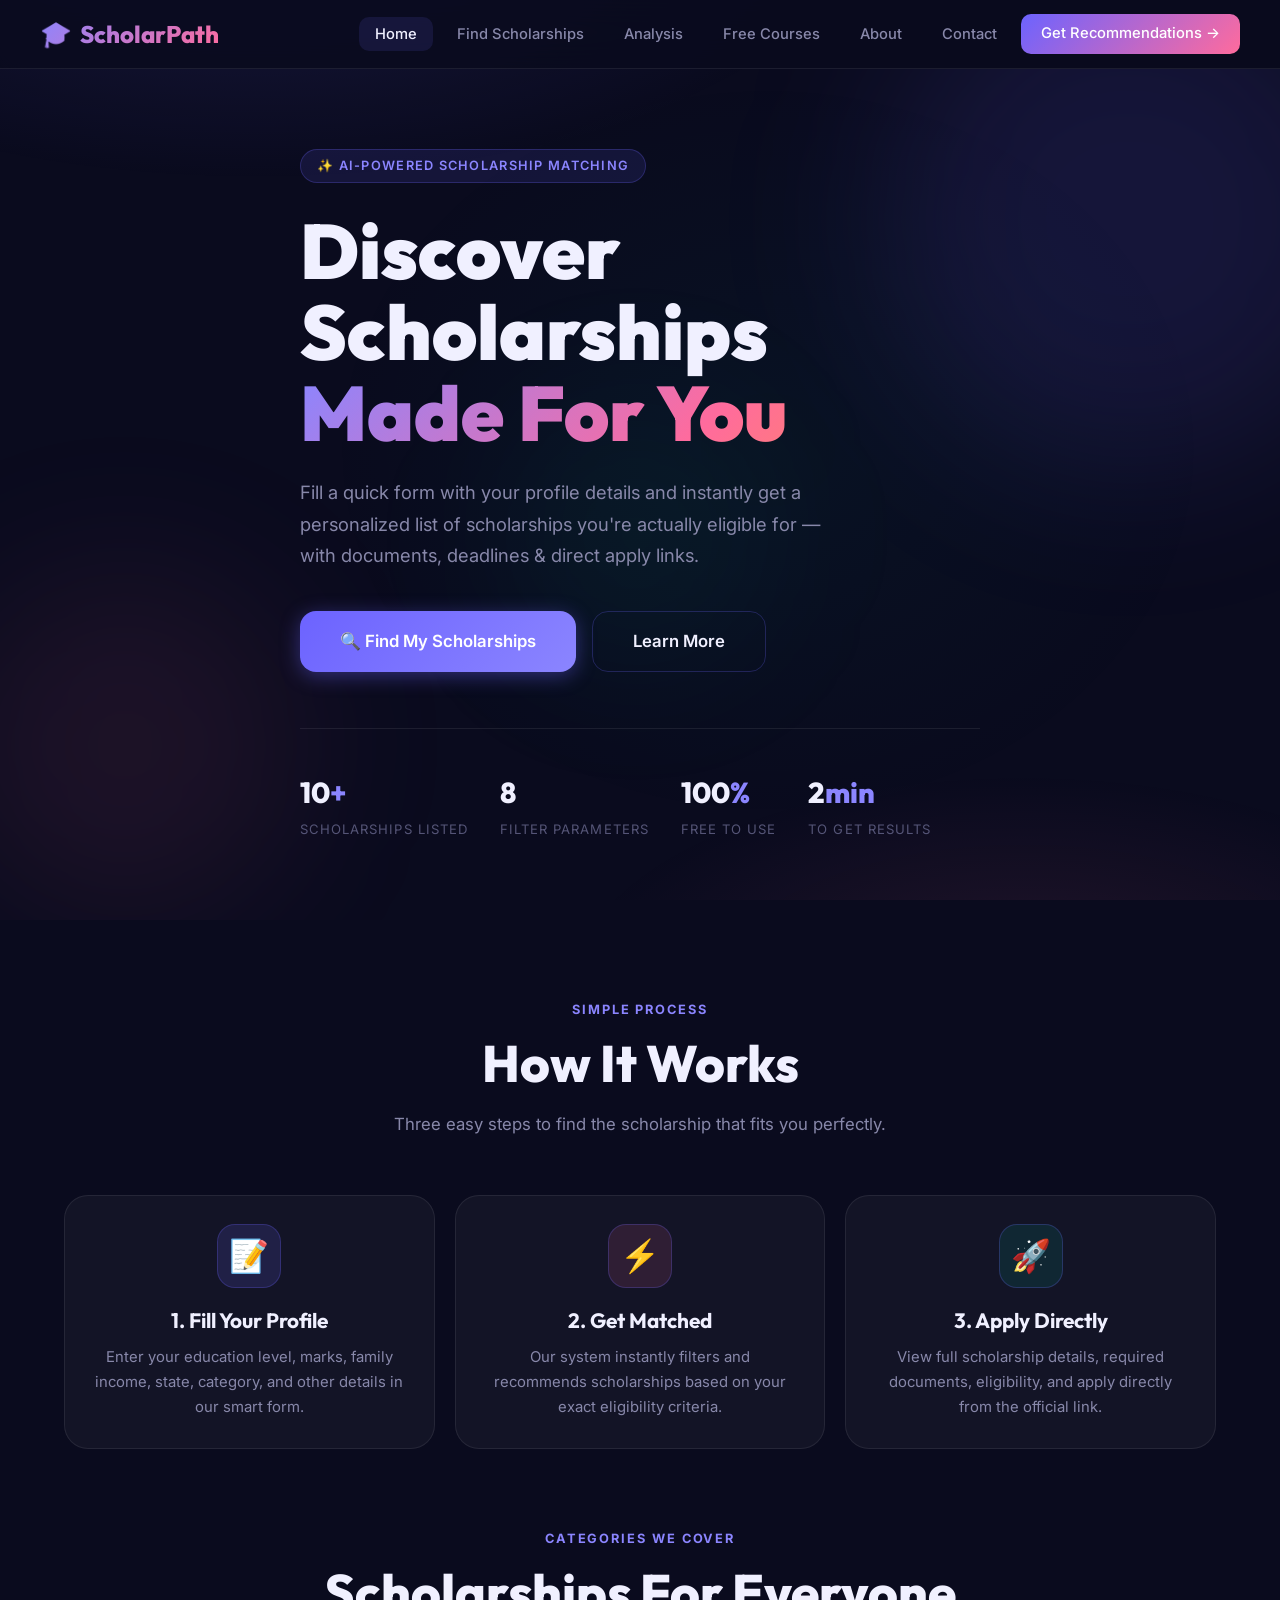
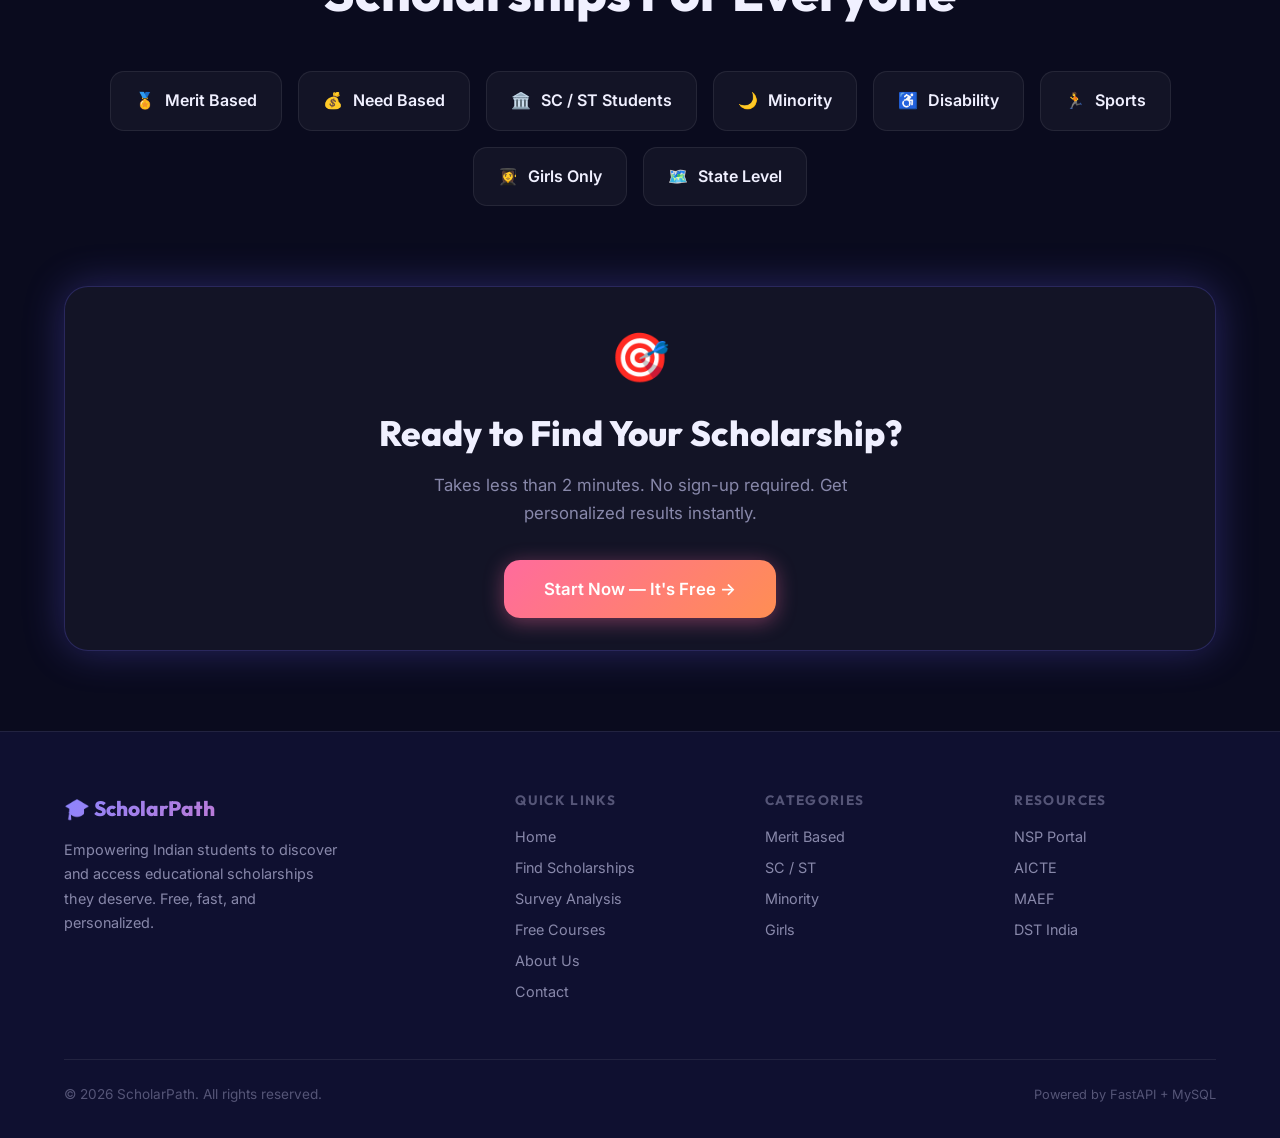
==== frontend/index.html @ 76d07a82 "Initial commit with updated schema, analysis and free courses pages" ====
<!DOCTYPE html>
<html lang="en">
<head>
  <meta charset="UTF-8"/>
  <meta name="viewport" content="width=device-width, initial-scale=1.0"/>
  <title>ScholarPath — Find Your Perfect Scholarship</title>
  <meta name="description" content="ScholarPath helps Indian students discover scholarships tailored to their profile — merit, need-based, state, minority, disability, and more."/>
  <link rel="stylesheet" href="css/style.css"/>
</head>
<body>

<!-- NAVBAR -->
<nav class="navbar">
  <div class="nav-inner">
    <a href="index.html" class="nav-logo"><span>🎓</span> ScholarPath</a>
    <ul class="nav-links" id="navLinks">
      <li><a href="index.html" class="active">Home</a></li>
      <li><a href="form.html">Find Scholarships</a></li>
      <li><a href="analysis.html">Analysis</a></li>
      <li><a href="courses.html">Free Courses</a></li>
      <li><a href="about.html">About</a></li>
      <li><a href="contact.html">Contact</a></li>
      <li><a href="form.html" class="nav-cta btn">Get Recommendations →</a></li>
    </ul>
    <div class="nav-toggle" id="navToggle" onclick="toggleNav()">
      <span></span><span></span><span></span>
    </div>
  </div>
</nav>

<!-- HERO -->
<section class="hero">
  <div class="hero-bg-orbs">
    <div class="orb orb-1"></div>
    <div class="orb orb-2"></div>
    <div class="orb orb-3"></div>
  </div>
  <div class="container">
    <div class="hero-content fade-up">
      <div class="hero-eyebrow">✨ AI-Powered Scholarship Matching</div>
      <h1 class="hero-title">
        <span class="line-1">Discover Scholarships</span>
        <span class="line-2">Made For You</span>
      </h1>
      <p class="hero-subtitle">
        Fill a quick form with your profile details and instantly get a personalized list of scholarships you're actually eligible for — with documents, deadlines & direct apply links.
      </p>
      <div class="hero-btns">
        <a href="form.html" class="btn btn-primary btn-lg">🔍 Find My Scholarships</a>
        <a href="about.html" class="btn btn-outline btn-lg">Learn More</a>
      </div>
      <div class="hero-stats">
        <div class="stat-item">
          <span class="stat-num">10<span>+</span></span>
          <span class="stat-label">Scholarships Listed</span>
        </div>
        <div class="stat-item">
          <span class="stat-num">8<span></span></span>
          <span class="stat-label">Filter Parameters</span>
        </div>
        <div class="stat-item">
          <span class="stat-num">100<span>%</span></span>
          <span class="stat-label">Free to Use</span>
        </div>
        <div class="stat-item">
          <span class="stat-num">2<span>min</span></span>
          <span class="stat-label">To Get Results</span>
        </div>
      </div>
    </div>
  </div>
</section>

<!-- HOW IT WORKS -->
<section class="section">
  <div class="container">
    <div style="text-align:center;margin-bottom:56px;">
      <div class="section-label">Simple Process</div>
      <h2 class="section-title" style="-webkit-text-fill-color:var(--text);background:none;">How It Works</h2>
      <p class="section-subtitle" style="margin:0 auto;">Three easy steps to find the scholarship that fits you perfectly.</p>
    </div>
    <div class="grid-3">
      <div class="card" style="text-align:center;">
        <div class="feature-icon" style="margin:0 auto 20px;font-size:2rem;width:64px;height:64px;border-radius:18px;background:rgba(108,99,255,0.15);">📝</div>
        <h3 style="font-family:var(--font-heading);font-size:1.3rem;margin-bottom:12px;">1. Fill Your Profile</h3>
        <p style="color:var(--text-muted);font-size:0.93rem;line-height:1.7;">Enter your education level, marks, family income, state, category, and other details in our smart form.</p>
      </div>
      <div class="card" style="text-align:center;">
        <div class="feature-icon" style="margin:0 auto 20px;font-size:2rem;width:64px;height:64px;border-radius:18px;background:rgba(255,107,157,0.12);">⚡</div>
        <h3 style="font-family:var(--font-heading);font-size:1.3rem;margin-bottom:12px;">2. Get Matched</h3>
        <p style="color:var(--text-muted);font-size:0.93rem;line-height:1.7;">Our system instantly filters and recommends scholarships based on your exact eligibility criteria.</p>
      </div>
      <div class="card" style="text-align:center;">
        <div class="feature-icon" style="margin:0 auto 20px;font-size:2rem;width:64px;height:64px;border-radius:18px;background:rgba(0,212,170,0.1);">🚀</div>
        <h3 style="font-family:var(--font-heading);font-size:1.3rem;margin-bottom:12px;">3. Apply Directly</h3>
        <p style="color:var(--text-muted);font-size:0.93rem;line-height:1.7;">View full scholarship details, required documents, eligibility, and apply directly from the official link.</p>
      </div>
    </div>
  </div>
</section>

<!-- CATEGORIES -->
<section class="section" style="padding-top:0;">
  <div class="container">
    <div style="text-align:center;margin-bottom:48px;">
      <div class="section-label">Categories We Cover</div>
      <h2 class="section-title" style="-webkit-text-fill-color:var(--text);background:none;">Scholarships For Everyone</h2>
    </div>
    <div style="display:flex;flex-wrap:wrap;gap:16px;justify-content:center;">
      <div style="background:var(--bg-card);border:1px solid var(--border);border-radius:14px;padding:16px 24px;display:flex;align-items:center;gap:10px;cursor:pointer;transition:all 0.2s;" onmouseover="this.style.borderColor='rgba(108,99,255,0.4)'" onmouseout="this.style.borderColor='var(--border)'"><span>🏅</span><span style="font-weight:600;">Merit Based</span></div>
      <div style="background:var(--bg-card);border:1px solid var(--border);border-radius:14px;padding:16px 24px;display:flex;align-items:center;gap:10px;cursor:pointer;transition:all 0.2s;" onmouseover="this.style.borderColor='rgba(255,107,157,0.4)'" onmouseout="this.style.borderColor='var(--border)'"><span>💰</span><span style="font-weight:600;">Need Based</span></div>
      <div style="background:var(--bg-card);border:1px solid var(--border);border-radius:14px;padding:16px 24px;display:flex;align-items:center;gap:10px;cursor:pointer;transition:all 0.2s;" onmouseover="this.style.borderColor='rgba(0,212,170,0.4)'" onmouseout="this.style.borderColor='var(--border)'"><span>🏛️</span><span style="font-weight:600;">SC / ST Students</span></div>
      <div style="background:var(--bg-card);border:1px solid var(--border);border-radius:14px;padding:16px 24px;display:flex;align-items:center;gap:10px;cursor:pointer;transition:all 0.2s;" onmouseover="this.style.borderColor='rgba(255,184,0,0.4)'" onmouseout="this.style.borderColor='var(--border)'"><span>🌙</span><span style="font-weight:600;">Minority</span></div>
      <div style="background:var(--bg-card);border:1px solid var(--border);border-radius:14px;padding:16px 24px;display:flex;align-items:center;gap:10px;cursor:pointer;transition:all 0.2s;" onmouseover="this.style.borderColor='rgba(80,180,255,0.4)'" onmouseout="this.style.borderColor='var(--border)'"><span>♿</span><span style="font-weight:600;">Disability</span></div>
      <div style="background:var(--bg-card);border:1px solid var(--border);border-radius:14px;padding:16px 24px;display:flex;align-items:center;gap:10px;cursor:pointer;transition:all 0.2s;" onmouseover="this.style.borderColor='rgba(255,100,50,0.4)'" onmouseout="this.style.borderColor='var(--border)'"><span>🏃</span><span style="font-weight:600;">Sports</span></div>
      <div style="background:var(--bg-card);border:1px solid var(--border);border-radius:14px;padding:16px 24px;display:flex;align-items:center;gap:10px;cursor:pointer;transition:all 0.2s;" onmouseover="this.style.borderColor='rgba(108,99,255,0.4)'" onmouseout="this.style.borderColor='var(--border)'"><span>👩‍🎓</span><span style="font-weight:600;">Girls Only</span></div>
      <div style="background:var(--bg-card);border:1px solid var(--border);border-radius:14px;padding:16px 24px;display:flex;align-items:center;gap:10px;cursor:pointer;transition:all 0.2s;" onmouseover="this.style.borderColor='rgba(0,212,170,0.4)'" onmouseout="this.style.borderColor='var(--border)'"><span>🗺️</span><span style="font-weight:600;">State Level</span></div>
    </div>
  </div>
</section>

<!-- CTA -->
<section class="section" style="padding-top:0;">
  <div class="container">
    <div class="glow-card" style="text-align:center;">
      <div style="font-size:3rem;margin-bottom:16px;">🎯</div>
      <h2 style="font-family:var(--font-heading);font-size:2.2rem;font-weight:800;margin-bottom:16px;">Ready to Find Your Scholarship?</h2>
      <p style="color:var(--text-muted);font-size:1.05rem;max-width:480px;margin:0 auto 32px;line-height:1.7;">Takes less than 2 minutes. No sign-up required. Get personalized results instantly.</p>
      <a href="form.html" class="btn btn-accent btn-lg">Start Now — It's Free →</a>
    </div>
  </div>
</section>

<!-- FOOTER -->
<footer class="footer">
  <div class="container">
    <div class="footer-grid">
      <div class="footer-brand">
        <a href="index.html" class="nav-logo" style="font-size:1.3rem;">🎓 ScholarPath</a>
        <p>Empowering Indian students to discover and access educational scholarships they deserve. Free, fast, and personalized.</p>
      </div>
      <div class="footer-col">
        <h5>Quick Links</h5>
        <a href="index.html">Home</a>
        <a href="form.html">Find Scholarships</a>
        <a href="analysis.html">Survey Analysis</a>
        <a href="courses.html">Free Courses</a>
        <a href="about.html">About Us</a>
        <a href="contact.html">Contact</a>
      </div>
      <div class="footer-col">
        <h5>Categories</h5>
        <a href="form.html">Merit Based</a>
        <a href="form.html">SC / ST</a>
        <a href="form.html">Minority</a>
        <a href="form.html">Girls</a>
      </div>
      <div class="footer-col">
        <h5>Resources</h5>
        <a href="https://scholarships.gov.in" target="_blank">NSP Portal</a>
        <a href="https://www.aicte-india.org" target="_blank">AICTE</a>
        <a href="https://maef.net.in" target="_blank">MAEF</a>
        <a href="https://dst.gov.in" target="_blank">DST India</a>
      </div>
    </div>
    <div class="footer-bottom">
      <p>© 2026 ScholarPath. All rights reserved.</p>
      <p style="color:var(--text-dim);font-size:0.8rem;">Powered by FastAPI + MySQL</p>
    </div>
  </div>
</footer>

<script>
function toggleNav() {
  document.getElementById('navLinks').classList.toggle('open');
}
// Animate on scroll
const observer = new IntersectionObserver((entries) => {
  entries.forEach(e => { if(e.isIntersecting) e.target.classList.add('fade-up'); });
}, {threshold: 0.1});
document.querySelectorAll('.card, .glow-card').forEach(el => observer.observe(el));
</script>
</body>
</html>
---- frontend/css/style.css ----
@import url('https://fonts.googleapis.com/css2?family=Inter:wght@300;400;500;600;700;800;900&family=Outfit:wght@300;400;500;600;700;800&display=swap');

/* ═══════════════════════════════════════════
   CSS DESIGN SYSTEM — ScholarPath
═══════════════════════════════════════════ */
:root {
  /* Colors */
  --primary:        #6C63FF;
  --primary-light:  #8B85FF;
  --primary-dark:   #4F48CC;
  --accent:         #FF6B9D;
  --accent2:        #00D4AA;
  --gold:           #FFD700;
  --bg:             #0A0B1E;
  --bg-2:           #0F1030;
  --bg-card:        rgba(255,255,255,0.04);
  --bg-card-hover:  rgba(255,255,255,0.08);
  --glass:          rgba(108,99,255,0.12);
  --glass-border:   rgba(108,99,255,0.25);
  --text:           #F0F0FF;
  --text-muted:     #8888AA;
  --text-dim:       #555577;
  --border:         rgba(255,255,255,0.08);
  --success:        #00D4AA;
  --warning:        #FFB800;
  --error:          #FF4F6D;

  /* Typography */
  --font-body:    'Inter', sans-serif;
  --font-heading: 'Outfit', sans-serif;

  /* Spacing */
  --radius:    14px;
  --radius-lg: 24px;
  --radius-xl: 36px;

  /* Shadows */
  --shadow-card: 0 8px 32px rgba(0,0,0,0.4);
  --shadow-glow: 0 0 40px rgba(108,99,255,0.3);
  --shadow-accent: 0 0 30px rgba(255,107,157,0.2);
}

*, *::before, *::after { box-sizing: border-box; margin: 0; padding: 0; }

html { scroll-behavior: smooth; }

body {
  font-family: var(--font-body);
  background: var(--bg);
  color: var(--text);
  min-height: 100vh;
  line-height: 1.6;
  overflow-x: hidden;
}

/* Background mesh */
body::before {
  content: '';
  position: fixed;
  inset: 0;
  background:
    radial-gradient(ellipse 80% 50% at 20% -10%, rgba(108,99,255,0.15) 0%, transparent 60%),
    radial-gradient(ellipse 60% 40% at 80% 110%, rgba(255,107,157,0.1) 0%, transparent 60%),
    radial-gradient(ellipse 50% 60% at 60% 50%, rgba(0,212,170,0.04) 0%, transparent 70%);
  pointer-events: none;
  z-index: 0;
}

/* ── SCROLLBAR ── */
::-webkit-scrollbar { width: 6px; }
::-webkit-scrollbar-track { background: var(--bg-2); }
::-webkit-scrollbar-thumb { background: var(--primary); border-radius: 3px; }

/* ── TYPOGRAPHY ── */
h1,h2,h3,h4,h5,h6 { font-family: var(--font-heading); line-height: 1.2; }

/* ── LAYOUT ── */
.container { max-width: 1200px; margin: 0 auto; padding: 0 24px; position: relative; z-index: 1; }
.container-sm { max-width: 800px; margin: 0 auto; padding: 0 24px; position: relative; z-index: 1; }

/* ── NAVBAR ── */
.navbar {
  position: sticky;
  top: 0;
  z-index: 100;
  background: rgba(10,11,30,0.85);
  backdrop-filter: blur(20px);
  border-bottom: 1px solid var(--border);
  padding: 0 24px;
}
.nav-inner {
  max-width: 1200px;
  margin: 0 auto;
  display: flex;
  align-items: center;
  justify-content: space-between;
  height: 68px;
}
.nav-logo {
  font-family: var(--font-heading);
  font-size: 1.5rem;
  font-weight: 800;
  text-decoration: none;
  background: linear-gradient(135deg, var(--primary-light) 0%, var(--accent) 100%);
  -webkit-background-clip: text;
  -webkit-text-fill-color: transparent;
  background-clip: text;
  display: flex;
  align-items: center;
  gap: 8px;
}
.nav-logo span { font-size: 1.6rem; }
.nav-links { display: flex; align-items: center; gap: 8px; list-style: none; }
.nav-links a {
  color: var(--text-muted);
  text-decoration: none;
  font-size: 0.92rem;
  font-weight: 500;
  padding: 8px 16px;
  border-radius: 10px;
  transition: all 0.2s ease;
}
.nav-links a:hover, .nav-links a.active {
  color: var(--text);
  background: var(--glass);
}
.nav-cta {
  background: linear-gradient(135deg, var(--primary) 0%, var(--accent) 100%) !important;
  color: white !important;
  padding: 8px 20px !important;
}
.nav-cta:hover { opacity: 0.9; transform: translateY(-1px); }

/* Hamburger */
.nav-toggle { display: none; flex-direction: column; gap: 5px; cursor: pointer; padding: 4px; }
.nav-toggle span { width: 24px; height: 2px; background: var(--text); border-radius: 2px; transition: 0.3s; display: block; }

/* ── BUTTONS ── */
.btn {
  display: inline-flex;
  align-items: center;
  gap: 8px;
  padding: 12px 28px;
  border-radius: var(--radius);
  font-weight: 600;
  font-size: 0.95rem;
  cursor: pointer;
  transition: all 0.25s ease;
  text-decoration: none;
  border: none;
  font-family: var(--font-body);
}
.btn-primary {
  background: linear-gradient(135deg, var(--primary) 0%, var(--primary-light) 100%);
  color: white;
  box-shadow: 0 4px 20px rgba(108,99,255,0.4);
}
.btn-primary:hover { transform: translateY(-2px); box-shadow: 0 8px 30px rgba(108,99,255,0.55); }

.btn-accent {
  background: linear-gradient(135deg, var(--accent) 0%, #FF8E53 100%);
  color: white;
  box-shadow: 0 4px 20px rgba(255,107,157,0.4);
}
.btn-accent:hover { transform: translateY(-2px); box-shadow: 0 8px 30px rgba(255,107,157,0.55); }

.btn-outline {
  background: transparent;
  border: 1.5px solid var(--glass-border);
  color: var(--text);
}
.btn-outline:hover { background: var(--glass); border-color: var(--primary); }

.btn-sm { padding: 8px 18px; font-size: 0.85rem; }
.btn-lg { padding: 16px 40px; font-size: 1.05rem; border-radius: 16px; }

/* ── CARDS ── */
.card {
  background: var(--bg-card);
  border: 1px solid var(--border);
  border-radius: var(--radius-lg);
  padding: 28px;
  transition: all 0.3s ease;
  position: relative;
  overflow: hidden;
}
.card::before {
  content: '';
  position: absolute;
  inset: 0;
  border-radius: inherit;
  background: linear-gradient(135deg, rgba(108,99,255,0.06) 0%, transparent 60%);
  opacity: 0;
  transition: opacity 0.3s;
}
.card:hover { transform: translateY(-4px); border-color: var(--glass-border); box-shadow: var(--shadow-card); }
.card:hover::before { opacity: 1; }

/* ── TAGS / BADGES ── */
.badge {
  display: inline-flex;
  align-items: center;
  gap: 4px;
  padding: 4px 12px;
  border-radius: 100px;
  font-size: 0.75rem;
  font-weight: 600;
  text-transform: uppercase;
  letter-spacing: 0.05em;
}
.badge-merit   { background: rgba(108,99,255,0.2); color: var(--primary-light); border: 1px solid rgba(108,99,255,0.3); }
.badge-need    { background: rgba(255,107,157,0.15); color: #FF8EB5; border: 1px solid rgba(255,107,157,0.25); }
.badge-state   { background: rgba(0,212,170,0.15); color: var(--accent2); border: 1px solid rgba(0,212,170,0.25); }
.badge-minority{ background: rgba(255,184,0,0.15); color: #FFD443; border: 1px solid rgba(255,184,0,0.25); }
.badge-sports  { background: rgba(255,100,50,0.15); color: #FF7A4D; border: 1px solid rgba(255,100,50,0.25); }
.badge-disability { background: rgba(80,180,255,0.15); color: #70C4FF; border: 1px solid rgba(80,180,255,0.25); }
.badge-central { background: rgba(108,99,255,0.2); color: var(--primary-light); border: 1px solid rgba(108,99,255,0.3); }

/* ── SECTION ── */
.section { padding: 80px 0; }
.section-sm { padding: 48px 0; }

.section-label {
  font-size: 0.8rem;
  font-weight: 700;
  letter-spacing: 0.15em;
  text-transform: uppercase;
  color: var(--primary-light);
  margin-bottom: 12px;
}
.section-title {
  font-size: clamp(2rem, 4vw, 3.2rem);
  font-weight: 800;
  margin-bottom: 16px;
  background: linear-gradient(135deg, var(--text) 30%, var(--primary-light) 100%);
  -webkit-background-clip: text;
  -webkit-text-fill-color: transparent;
  background-clip: text;
}
.section-subtitle {
  font-size: 1.05rem;
  color: var(--text-muted);
  max-width: 560px;
  line-height: 1.7;
}

/* ── FORM ELEMENTS ── */
.form-group { margin-bottom: 20px; }
.form-label {
  display: block;
  font-size: 0.88rem;
  font-weight: 600;
  color: var(--text-muted);
  margin-bottom: 8px;
  letter-spacing: 0.03em;
}
.form-control {
  width: 100%;
  background: rgba(255,255,255,0.05);
  border: 1.5px solid var(--border);
  border-radius: var(--radius);
  padding: 12px 16px;
  color: var(--text);
  font-size: 0.95rem;
  font-family: var(--font-body);
  transition: all 0.2s ease;
  outline: none;
}
.form-control:focus {
  border-color: var(--primary);
  background: rgba(108,99,255,0.08);
  box-shadow: 0 0 0 3px rgba(108,99,255,0.15);
}
.form-control option { background: #1a1b3e; }
.form-control::placeholder { color: var(--text-dim); }

/* Checkbox */
.checkbox-group { display: flex; align-items: center; gap: 10px; cursor: pointer; }
.checkbox-group input[type="checkbox"] {
  width: 18px; height: 18px;
  accent-color: var(--primary);
  cursor: pointer;
}
.checkbox-group label { font-size: 0.9rem; color: var(--text-muted); cursor: pointer; }

/* Range slider */
input[type="range"] {
  width: 100%;
  accent-color: var(--primary);
  cursor: pointer;
  height: 4px;
}

/* ── GRID ── */
.grid-2 { display: grid; grid-template-columns: repeat(2, 1fr); gap: 20px; }
.grid-3 { display: grid; grid-template-columns: repeat(3, 1fr); gap: 20px; }
.grid-auto { display: grid; grid-template-columns: repeat(auto-fill, minmax(320px, 1fr)); gap: 24px; }

/* ── DIVIDER ── */
.divider {
  height: 1px;
  background: linear-gradient(90deg, transparent, var(--border), transparent);
  margin: 40px 0;
}

/* ── GLOW CARD ── */
.glow-card {
  background: var(--bg-card);
  border: 1px solid var(--glass-border);
  border-radius: var(--radius-lg);
  padding: 32px;
  box-shadow: var(--shadow-glow);
}

/* ── SCHOLARSHIP RESULT CARD ── */
.scholarship-card {
  background: var(--bg-card);
  border: 1px solid var(--border);
  border-radius: var(--radius-lg);
  padding: 28px;
  transition: all 0.3s ease;
  cursor: pointer;
  position: relative;
  overflow: hidden;
  text-decoration: none;
  display: block;
  color: inherit;
}
.scholarship-card::after {
  content: '';
  position: absolute;
  top: 0; left: 0; right: 0;
  height: 3px;
  background: linear-gradient(90deg, var(--primary), var(--accent));
  opacity: 0;
  transition: opacity 0.3s;
}
.scholarship-card:hover { transform: translateY(-5px); border-color: var(--glass-border); box-shadow: 0 12px 40px rgba(0,0,0,0.5); }
.scholarship-card:hover::after { opacity: 1; }

.sc-header { display: flex; justify-content: space-between; align-items: flex-start; gap: 12px; margin-bottom: 14px; }
.sc-name { font-family: var(--font-heading); font-size: 1.1rem; font-weight: 700; color: var(--text); line-height: 1.3; }
.sc-provider { font-size: 0.82rem; color: var(--text-muted); margin-top: 4px; }
.sc-amount {
  font-family: var(--font-heading);
  font-size: 1rem;
  font-weight: 700;
  color: var(--accent2);
  white-space: nowrap;
  background: rgba(0,212,170,0.1);
  border: 1px solid rgba(0,212,170,0.2);
  border-radius: 10px;
  padding: 6px 14px;
}
.sc-desc { font-size: 0.88rem; color: var(--text-muted); line-height: 1.6; margin-bottom: 16px; }
.sc-footer { display: flex; align-items: center; justify-content: space-between; flex-wrap: wrap; gap: 8px; }
.sc-tags { display: flex; flex-wrap: wrap; gap: 6px; }
.sc-deadline { font-size: 0.78rem; color: var(--warning); font-weight: 500; }
.sc-arrow { color: var(--primary-light); font-size: 1.1rem; transition: transform 0.2s; }
.scholarship-card:hover .sc-arrow { transform: translateX(4px); }

/* ── STEP INDICATOR ── */
.steps {
  display: flex;
  align-items: center;
  justify-content: center;
  gap: 0;
  margin-bottom: 40px;
  flex-wrap: wrap;
}
.step-item { display: flex; flex-direction: column; align-items: center; gap: 6px; }
.step-num {
  width: 40px; height: 40px;
  border-radius: 50%;
  display: flex; align-items: center; justify-content: center;
  font-weight: 700; font-size: 0.9rem;
  border: 2px solid var(--border);
  color: var(--text-dim);
  transition: all 0.3s;
}
.step-item.active .step-num { background: var(--primary); border-color: var(--primary); color: white; box-shadow: 0 0 20px rgba(108,99,255,0.4); }
.step-item.done .step-num { background: var(--success); border-color: var(--success); color: white; }
.step-label { font-size: 0.75rem; color: var(--text-dim); font-weight: 500; }
.step-item.active .step-label { color: var(--primary-light); }
.step-line { width: 60px; height: 2px; background: var(--border); margin: 0 4px; margin-bottom: 20px; }
.step-line.done { background: var(--primary); }

/* ── ALERT / NOTICE ── */
.alert {
  padding: 14px 20px;
  border-radius: var(--radius);
  font-size: 0.9rem;
  display: flex;
  align-items: flex-start;
  gap: 10px;
  margin-bottom: 20px;
}
.alert-info { background: rgba(108,99,255,0.1); border: 1px solid rgba(108,99,255,0.2); color: var(--primary-light); }
.alert-warning { background: rgba(255,184,0,0.1); border: 1px solid rgba(255,184,0,0.2); color: var(--warning); }

/* ── HERO ── */
.hero {
  min-height: calc(100vh - 68px);
  display: flex;
  align-items: center;
  padding: 80px 0;
  position: relative;
}
.hero-bg-orbs {
  position: absolute;
  inset: 0;
  pointer-events: none;
  overflow: hidden;
}
.orb {
  position: absolute;
  border-radius: 50%;
  filter: blur(80px);
  animation: float 8s ease-in-out infinite;
}
.orb-1 { width: 500px; height: 500px; background: rgba(108,99,255,0.12); top: -100px; right: -100px; }
.orb-2 { width: 350px; height: 350px; background: rgba(255,107,157,0.08); bottom: 0; left: -50px; animation-delay: -4s; }
.orb-3 { width: 250px; height: 250px; background: rgba(0,212,170,0.06); top: 40%; left: 40%; animation-delay: -2s; }

@keyframes float {
  0%, 100% { transform: translateY(0) scale(1); }
  50% { transform: translateY(-30px) scale(1.05); }
}

.hero-content { max-width: 680px; position: relative; z-index: 1; }
.hero-eyebrow {
  display: inline-flex;
  align-items: center;
  gap: 8px;
  background: var(--glass);
  border: 1px solid var(--glass-border);
  border-radius: 100px;
  padding: 6px 16px;
  font-size: 0.8rem;
  font-weight: 600;
  color: var(--primary-light);
  text-transform: uppercase;
  letter-spacing: 0.1em;
  margin-bottom: 28px;
}
.hero-title {
  font-family: var(--font-heading);
  font-size: clamp(2.8rem, 6vw, 5rem);
  font-weight: 900;
  line-height: 1.05;
  margin-bottom: 24px;
}
.hero-title .line-1 { display: block; color: var(--text); }
.hero-title .line-2 {
  display: block;
  background: linear-gradient(135deg, var(--primary-light) 0%, var(--accent) 60%, #FF8E53 100%);
  -webkit-background-clip: text;
  -webkit-text-fill-color: transparent;
  background-clip: text;
}
.hero-subtitle { font-size: 1.15rem; color: var(--text-muted); margin-bottom: 40px; max-width: 520px; line-height: 1.7; }
.hero-btns { display: flex; gap: 16px; flex-wrap: wrap; }

.hero-stats { display: flex; gap: 32px; margin-top: 56px; padding-top: 40px; border-top: 1px solid var(--border); flex-wrap: wrap; }
.stat-item { display: flex; flex-direction: column; gap: 4px; }
.stat-num { font-family: var(--font-heading); font-size: 1.8rem; font-weight: 800; color: var(--text); }
.stat-num span { color: var(--primary-light); }
.stat-label { font-size: 0.82rem; color: var(--text-dim); text-transform: uppercase; letter-spacing: 0.08em; }

/* ── FEATURE CARDS ── */
.feature-icon {
  width: 52px; height: 52px;
  border-radius: 14px;
  display: flex; align-items: center; justify-content: center;
  font-size: 1.5rem;
  margin-bottom: 16px;
  background: var(--glass);
  border: 1px solid var(--glass-border);
}

/* ── FOOTER ── */
.footer {
  background: var(--bg-2);
  border-top: 1px solid var(--border);
  padding: 60px 0 32px;
  position: relative;
  z-index: 1;
}
.footer-grid { display: grid; grid-template-columns: 2fr 1fr 1fr 1fr; gap: 48px; margin-bottom: 48px; }
.footer-brand p { color: var(--text-muted); font-size: 0.9rem; margin-top: 12px; max-width: 280px; line-height: 1.7; }
.footer-col h5 { font-size: 0.85rem; font-weight: 700; text-transform: uppercase; letter-spacing: 0.1em; color: var(--text-dim); margin-bottom: 16px; }
.footer-col a { display: block; color: var(--text-muted); text-decoration: none; font-size: 0.9rem; margin-bottom: 8px; transition: color 0.2s; }
.footer-col a:hover { color: var(--primary-light); }
.footer-bottom { border-top: 1px solid var(--border); padding-top: 24px; display: flex; justify-content: space-between; align-items: center; flex-wrap: wrap; gap: 12px; }
.footer-bottom p { color: var(--text-dim); font-size: 0.85rem; }

/* ── PROGRESS BAR ── */
.progress-bar {
  height: 6px;
  background: var(--border);
  border-radius: 3px;
  overflow: hidden;
  margin: 8px 0;
}
.progress-fill {
  height: 100%;
  background: linear-gradient(90deg, var(--primary), var(--accent));
  border-radius: 3px;
  transition: width 0.5s ease;
}

/* ── DETAIL PAGE ── */
.detail-hero {
  background: var(--bg-card);
  border-bottom: 1px solid var(--border);
  padding: 60px 0;
  position: relative;
  z-index: 1;
}
.detail-meta { display: flex; flex-wrap: wrap; gap: 12px; margin: 20px 0; }
.detail-meta-item {
  display: flex; align-items: center; gap: 6px;
  background: var(--glass);
  border: 1px solid var(--glass-border);
  border-radius: 10px;
  padding: 6px 14px;
  font-size: 0.85rem;
  color: var(--text-muted);
}
.detail-meta-item strong { color: var(--text); }

.detail-section { margin-bottom: 36px; }
.detail-section h3 {
  font-family: var(--font-heading);
  font-size: 1.2rem;
  font-weight: 700;
  margin-bottom: 16px;
  display: flex;
  align-items: center;
  gap: 10px;
  color: var(--text);
}
.detail-section h3::before {
  content: '';
  width: 4px; height: 20px;
  background: linear-gradient(var(--primary), var(--accent));
  border-radius: 2px;
  display: inline-block;
}
.detail-section p, .detail-section li { color: var(--text-muted); line-height: 1.75; font-size: 0.95rem; }
.detail-section ul { padding-left: 20px; }
.detail-section li { margin-bottom: 6px; }
.detail-section li::marker { color: var(--primary-light); }

.apply-box {
  background: linear-gradient(135deg, rgba(108,99,255,0.15) 0%, rgba(255,107,157,0.1) 100%);
  border: 1px solid var(--glass-border);
  border-radius: var(--radius-lg);
  padding: 32px;
  text-align: center;
  position: sticky;
  top: 88px;
}
.apply-box .amount-big {
  font-family: var(--font-heading);
  font-size: 2.5rem;
  font-weight: 900;
  color: var(--accent2);
  margin: 12px 0;
}

/* ── LOADING / EMPTY STATE ── */
.loader {
  display: flex;
  flex-direction: column;
  align-items: center;
  justify-content: center;
  padding: 80px 20px;
  gap: 20px;
}
.spinner {
  width: 48px; height: 48px;
  border: 3px solid var(--border);
  border-top-color: var(--primary);
  border-radius: 50%;
  animation: spin 0.8s linear infinite;
}
@keyframes spin { to { transform: rotate(360deg); } }

.empty-state { text-align: center; padding: 80px 20px; }
.empty-state .icon { font-size: 4rem; margin-bottom: 20px; opacity: 0.5; }
.empty-state h3 { font-size: 1.4rem; color: var(--text-muted); margin-bottom: 8px; }
.empty-state p { color: var(--text-dim); }

/* ── ABOUT PAGE ── */
.team-card {
  text-align: center;
}
.team-avatar {
  width: 80px; height: 80px;
  border-radius: 50%;
  margin: 0 auto 16px;
  display: flex; align-items: center; justify-content: center;
  font-size: 2rem;
  background: var(--glass);
  border: 2px solid var(--glass-border);
}

/* ── CONTACT PAGE ── */
.contact-grid { display: grid; grid-template-columns: 1fr 1.5fr; gap: 48px; align-items: start; }
.contact-info-item { display: flex; gap: 16px; margin-bottom: 24px; }
.contact-icon {
  width: 48px; height: 48px;
  background: var(--glass);
  border: 1px solid var(--glass-border);
  border-radius: 12px;
  display: flex; align-items: center; justify-content: center;
  font-size: 1.3rem;
  flex-shrink: 0;
}

/* ── TOAST ── */
.toast-container { position: fixed; bottom: 24px; right: 24px; z-index: 9999; display: flex; flex-direction: column; gap: 10px; }
.toast {
  background: var(--bg-2);
  border: 1px solid var(--border);
  border-radius: var(--radius);
  padding: 14px 20px;
  font-size: 0.9rem;
  color: var(--text);
  animation: slideIn 0.3s ease;
  max-width: 320px;
  box-shadow: var(--shadow-card);
}
.toast.success { border-left: 3px solid var(--success); }
.toast.error { border-left: 3px solid var(--error); }
@keyframes slideIn {
  from { transform: translateX(100%); opacity: 0; }
  to { transform: translateX(0); opacity: 1; }
}

/* ── ANIMATIONS ── */
.fade-in { animation: fadeIn 0.5s ease both; }
.fade-up { animation: fadeUp 0.5s ease both; }
@keyframes fadeIn { from { opacity: 0; } to { opacity: 1; } }
@keyframes fadeUp { from { opacity: 0; transform: translateY(20px); } to { opacity: 1; transform: translateY(0); } }

/* ── RESPONSIVE ── */
@media (max-width: 900px) {
  .footer-grid { grid-template-columns: 1fr 1fr; }
  .contact-grid { grid-template-columns: 1fr; }
  .grid-2, .grid-3 { grid-template-columns: 1fr; }
  .detail-layout { flex-direction: column !important; }
}
@media (max-width: 640px) {
  .nav-links { display: none; flex-direction: column; position: absolute; top: 68px; left: 0; right: 0; background: var(--bg-2); border-bottom: 1px solid var(--border); padding: 16px; }
  .nav-links.open { display: flex; }
  .nav-toggle { display: flex; }
  .footer-grid { grid-template-columns: 1fr; }
  .hero-stats { gap: 20px; }
  .steps { gap: 4px; }
  .step-line { width: 30px; }
}
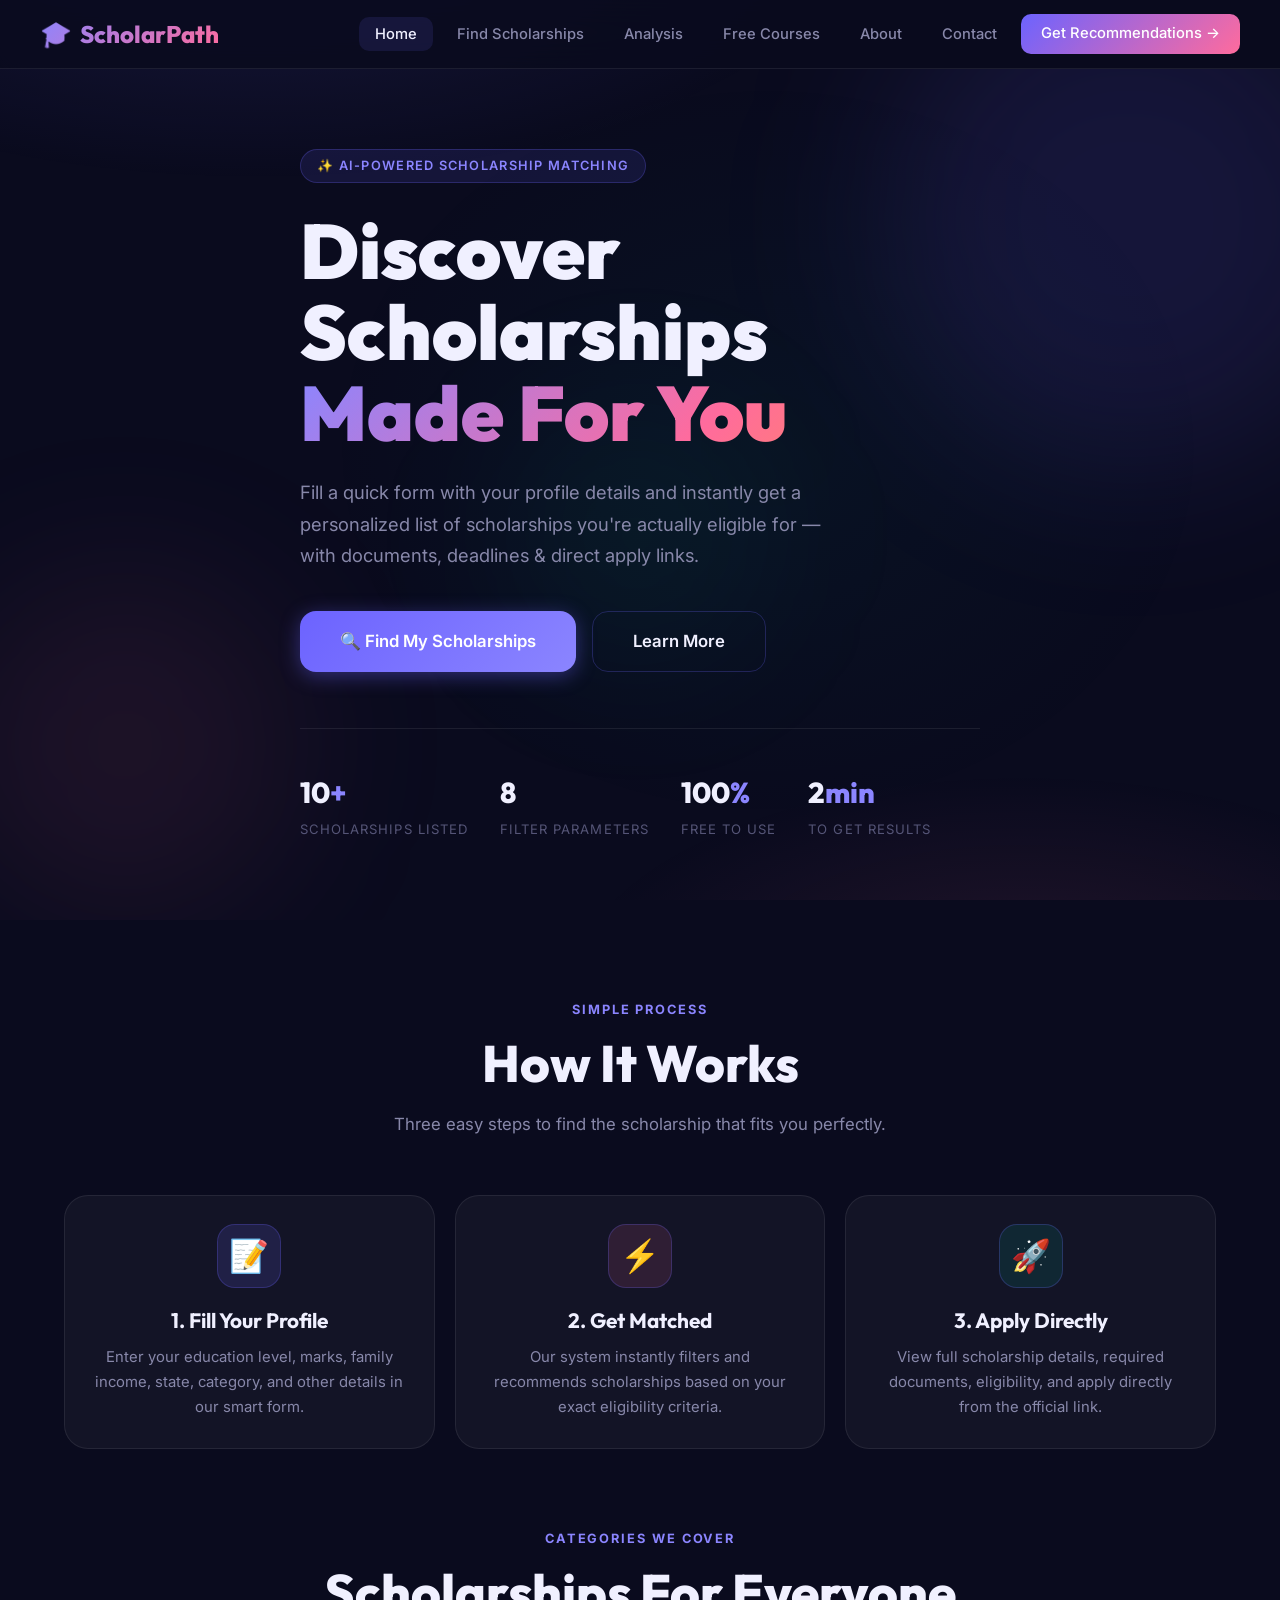
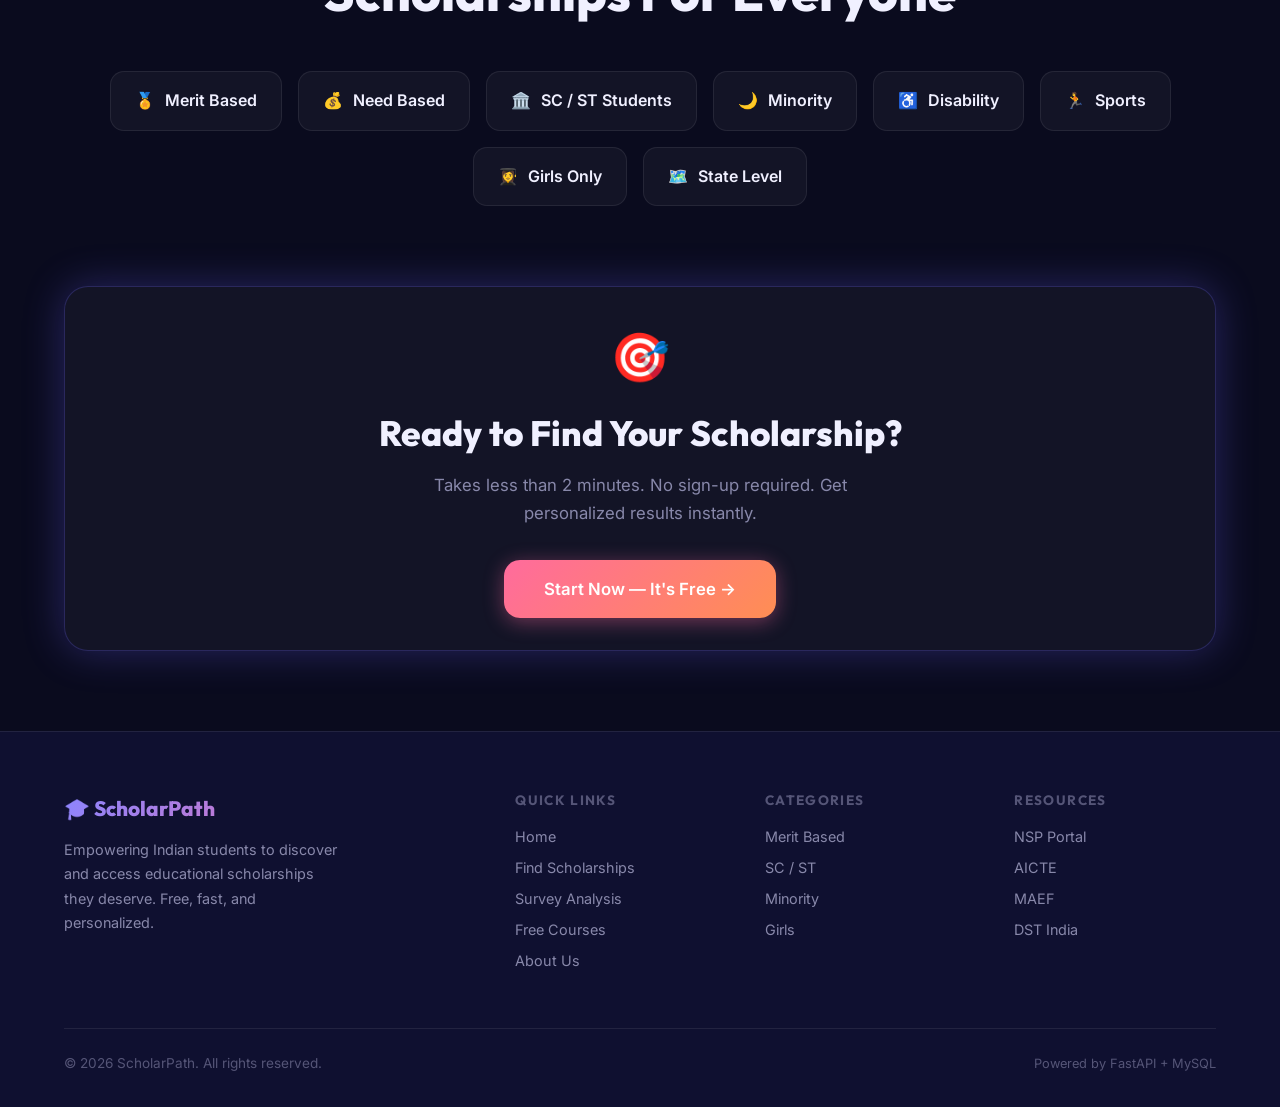
==== commit d7c87919: "Comment out Contact link in index.html Comment out the Contact link in the navigation." ====
--- a/frontend/index.html
+++ b/frontend/index.html
@@ -146,7 +146,7 @@
         <a href="analysis.html">Survey Analysis</a>
         <a href="courses.html">Free Courses</a>
         <a href="about.html">About Us</a>
-        <a href="contact.html">Contact</a>
+        <!-- <a href="contact.html">Contact</a> -->
       </div>
       <div class="footer-col">
         <h5>Categories</h5>
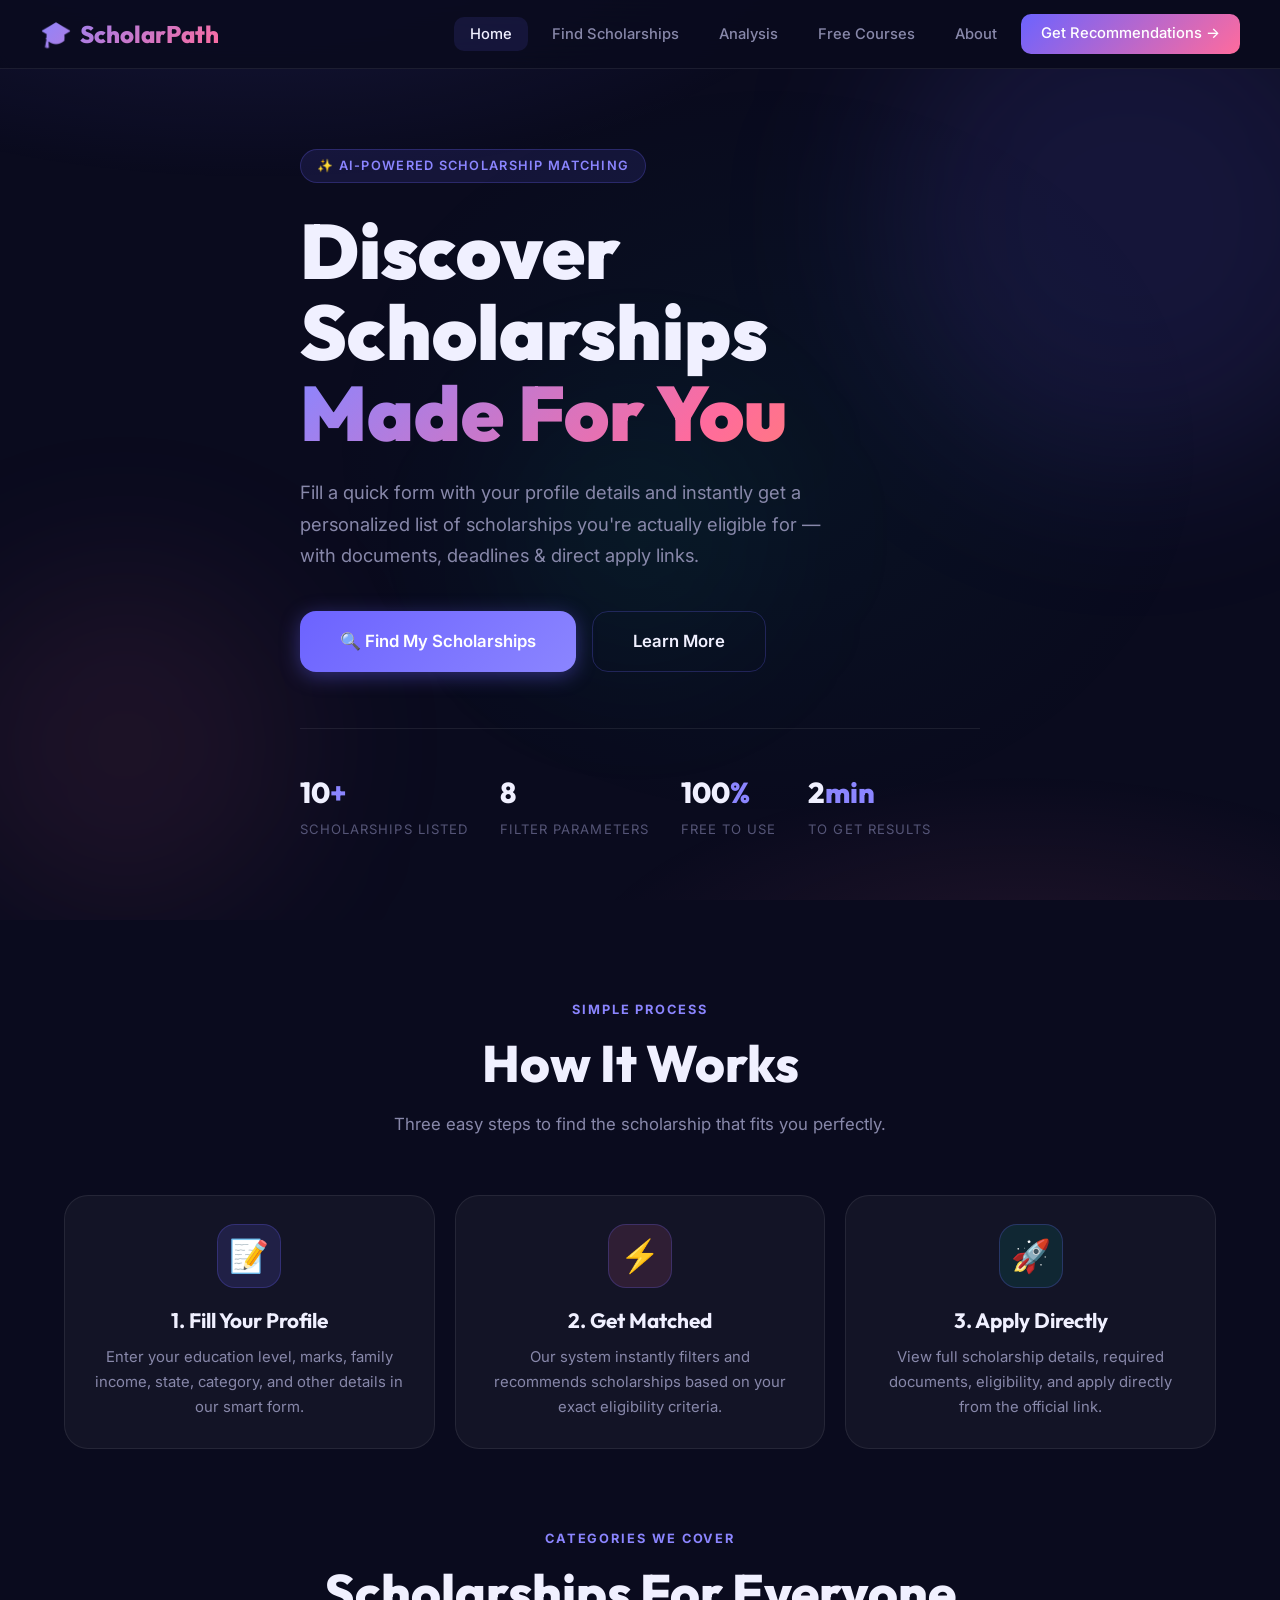
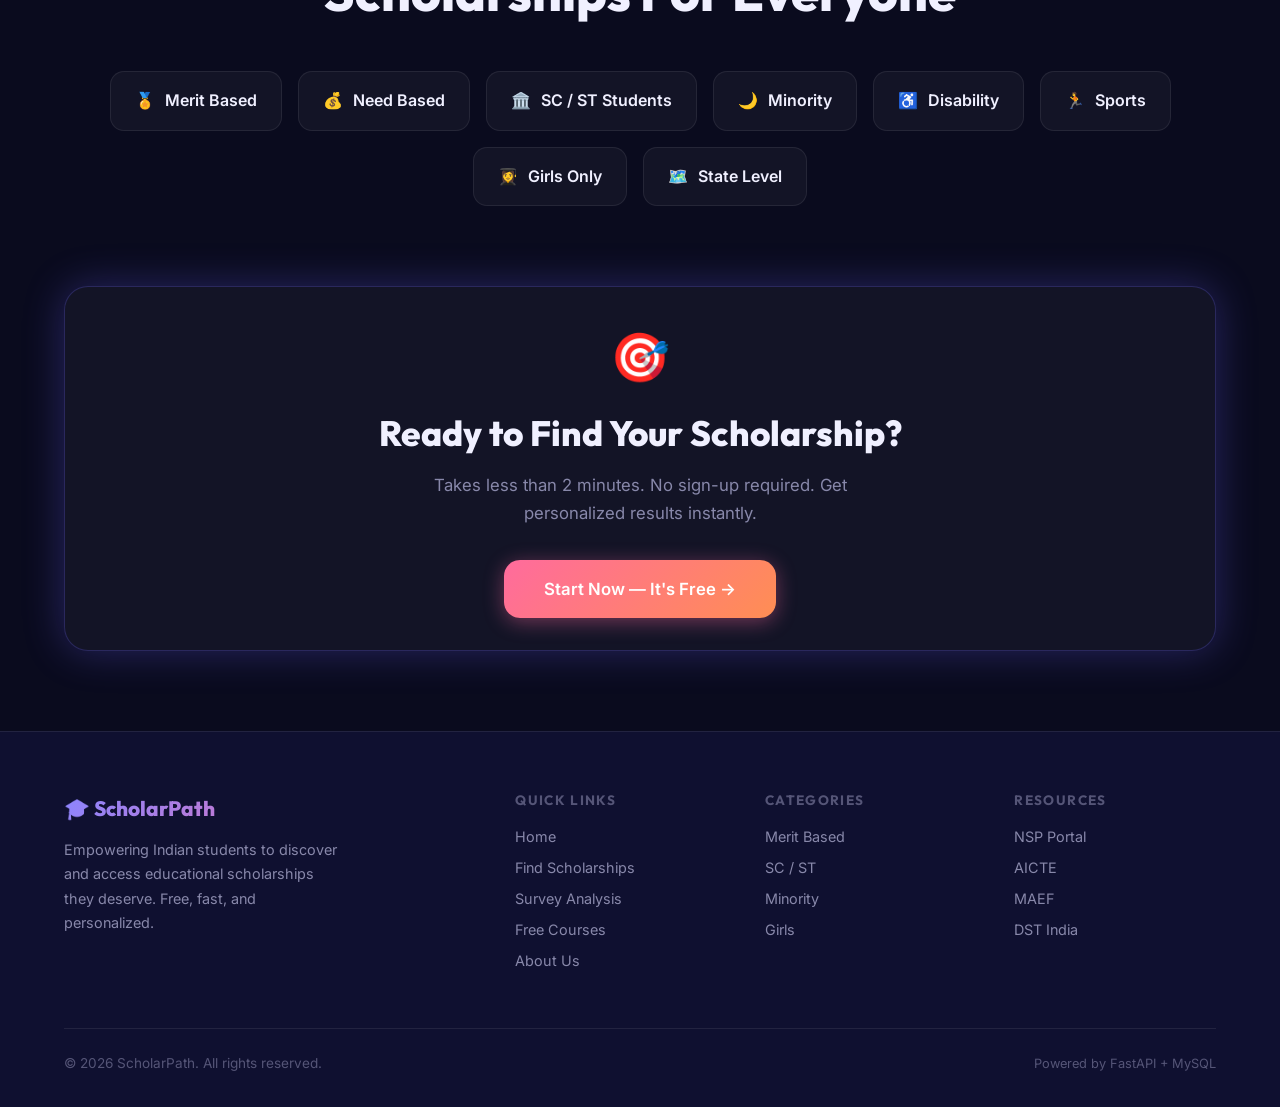
==== commit 42c60ab7: "Remove 'Contact' link from index.html Removed 'Contact' link from navigation and footer." ====
--- a/frontend/index.html
+++ b/frontend/index.html
@@ -19,7 +19,7 @@
       <li><a href="analysis.html">Analysis</a></li>
       <li><a href="courses.html">Free Courses</a></li>
       <li><a href="about.html">About</a></li>
-      <li><a href="contact.html">Contact</a></li>
+     
       <li><a href="form.html" class="nav-cta btn">Get Recommendations →</a></li>
     </ul>
     <div class="nav-toggle" id="navToggle" onclick="toggleNav()">
@@ -146,7 +146,7 @@
         <a href="analysis.html">Survey Analysis</a>
         <a href="courses.html">Free Courses</a>
         <a href="about.html">About Us</a>
-        <!-- <a href="contact.html">Contact</a> -->
+   
       </div>
       <div class="footer-col">
         <h5>Categories</h5>
